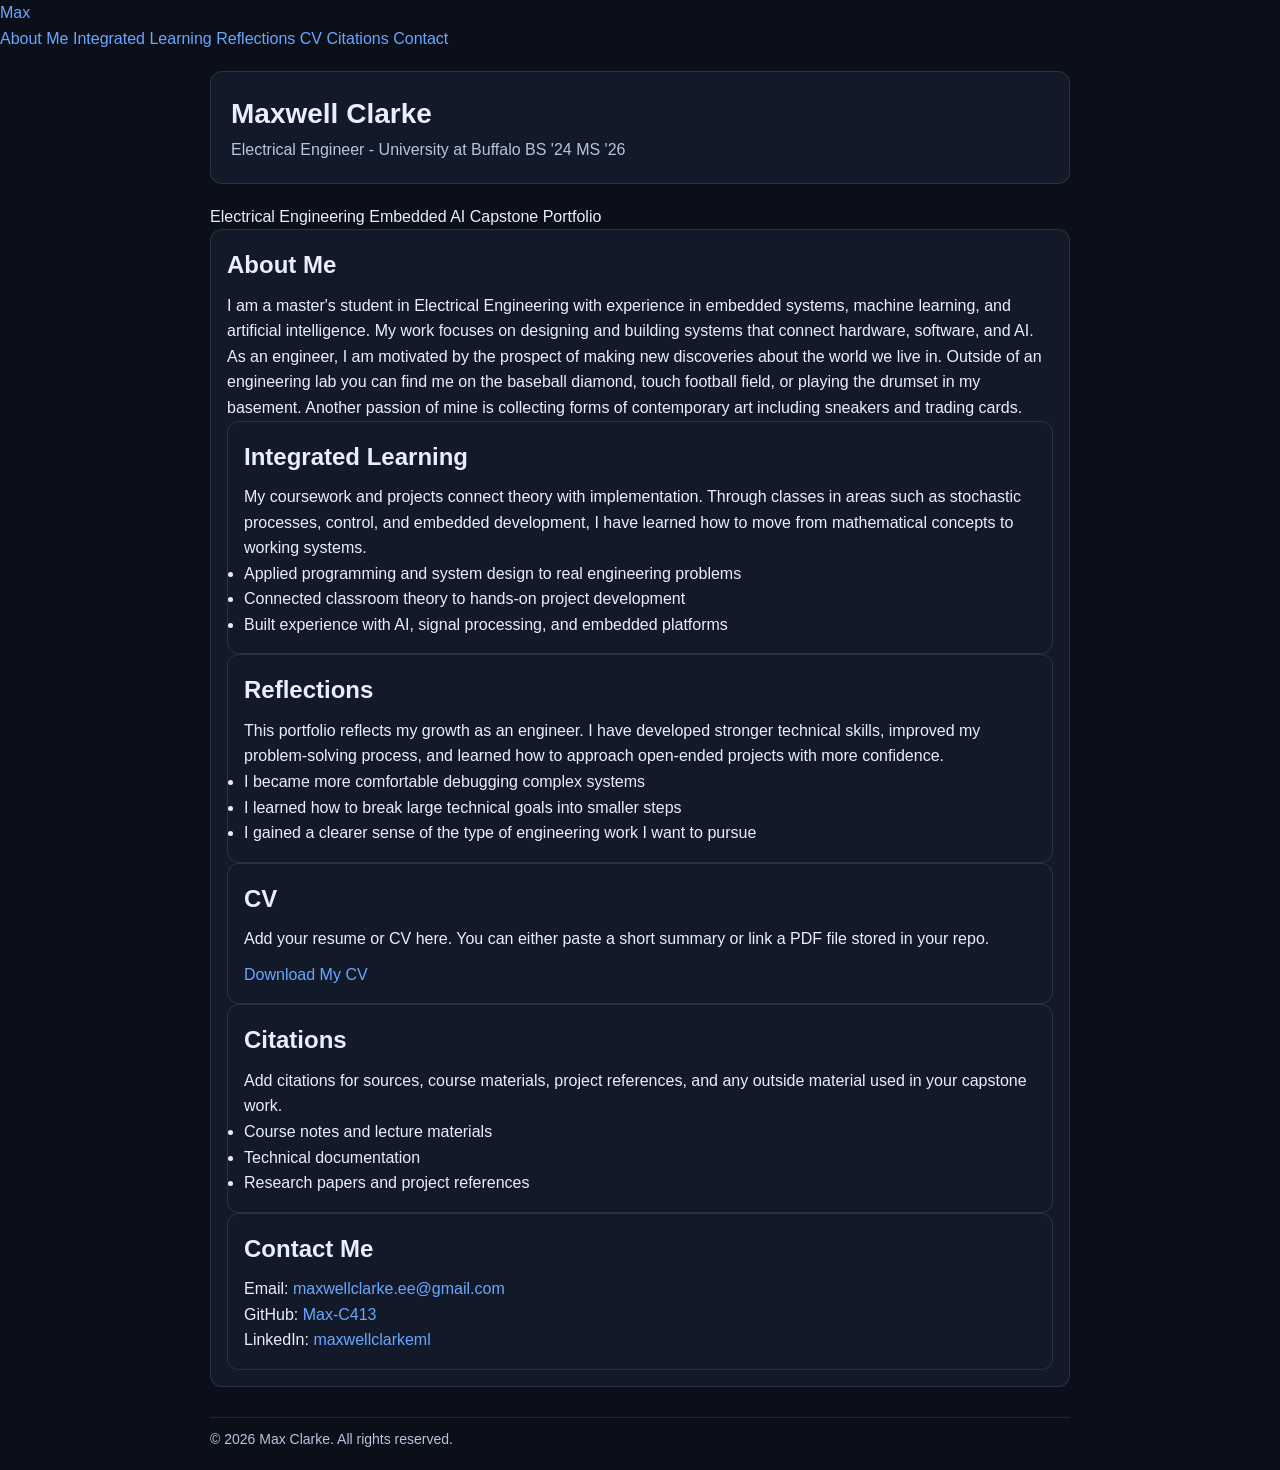
==== index.html @ 88464cf5 "Copilot is thinking..." ====
<!DOCTYPE html>
<html lang="en">
<head>
  <meta charset="UTF-8" />
  <meta name="viewport" content="width=device-width, initial-scale=1.0" />
  <title>Maxwell Clarke</title>
  <link rel="stylesheet" href="assets/css/style.css" />
</head>
<body>
  <div class="nav">
    <div class="nav-inner">
      <a class="brand" href="#top">Max</a>
      <div class="tabs">
        <a class="tab" href="#about">About Me</a>
        <a class="tab" href="integrated.html">Integrated Learning</a>
        <a class="tab" href="reflections.html">Reflections</a>
        <a class="tab" href="#cv">CV</a>
        <a class="tab" href="#citations">Citations</a>
        <a class="tab" href="#contact">Contact</a>
      </div>
    </div>
  </div>

  <div class="container" id="top">
    <section class="hero">
      <h1>Maxwell Clarke</h1>
      <p>
        Electrical Engineer - University at Buffalo BS '24 MS '26
      </p>
    </section>

    <div class="badges">
      <span class="badge">Electrical Engineering</span>
      <span class="badge">Embedded AI</span>
      <span class="badge">Capstone Portfolio</span>
    </div>

    <div class="grid">
      <section id="about" class="card">
        <h2>About Me</h2>
        <p>
          I am a master's student in Electrical Engineering with experience in
          embedded systems, machine learning, and artificial intelligence. My work
          focuses on designing and building systems that connect hardware, software,
          and AI.  As an engineer, I am motivated by the prospect of making new discoveries about the world we live in.  Outside of an engineering lab you can find me on the baseball diamond, touch football field, 
          or playing the drumset in my basement. Another passion of mine is collecting forms of contemporary art including sneakers and trading cards.
        </
      </section>

      <section id="learning" class="card">
        <h2>Integrated Learning</h2>
        <p>
          My coursework and projects connect theory with implementation. Through
          classes in areas such as stochastic processes, control, and embedded
          development, I have learned how to move from mathematical concepts to
          working systems.
        </p>
        <ul class="list">
          <li>Applied programming and system design to real engineering problems</li>
          <li>Connected classroom theory to hands-on project development</li>
          <li>Built experience with AI, signal processing, and embedded platforms</li>
        </ul>
      </section>

      <section id="reflections" class="card">
        <h2>Reflections</h2>
        <p>
          This portfolio reflects my growth as an engineer. I have developed
          stronger technical skills, improved my problem-solving process, and
          learned how to approach open-ended projects with more confidence.
        </p>
        <ul class="list">
          <li>I became more comfortable debugging complex systems</li>
          <li>I learned how to break large technical goals into smaller steps</li>
          <li>I gained a clearer sense of the type of engineering work I want to pursue</li>
        </ul>
      </section>

      <section id="cv" class="card half">
        <h2>CV</h2>
        <p>
          Add your resume or CV here. You can either paste a short summary or
          link a PDF file stored in your repo.
        </p>
        <p style="margin-top:10px;">
          <a href="#">Download My CV</a>
        </p>
      </section>

      <section id="citations" class="card half">
        <h2>Citations</h2>
        <p>
          Add citations for sources, course materials, project references, and
          any outside material used in your capstone work.
        </p>
        <ul class="list">
          <li>Course notes and lecture materials</li>
          <li>Technical documentation</li>
          <li>Research papers and project references</li>
        </ul>
      </section>

      <section id="contact" class="card">
        <h2>Contact Me</h2>
        <p>Email: <a href="mailto:maxwellclarke.ee@gmail.com">maxwellclarke.ee@gmail.com</a></p>
        <p>GitHub: <a href="https://github.com/Max-C413">Max-C413</a></p>
        <p>LinkedIn: <a href="https://www.linkedin.com/in/maxwell_clarke_ml/">maxwellclarkeml</a></p>
      </section>
    </div>

    <footer class="footer">
      <p>© 2026 Max Clarke. All rights reserved.</p>
    </footer>
  </div>
</body>
</html>
---- assets/css/style.css ----
:root {
  --bg: #0b0f19;
  --card: #121a2a;
  --text: #e8eefc;
  --muted: #b7c3e0;
  --accent: #6aa6ff;
  --border: rgba(255, 255, 255, 0.1);
}

/* Reset */
* {
  box-sizing: border-box;
  margin: 0;
  padding: 0;
}

/* Body */
body {
  font-family: Arial, sans-serif;
  background: var(--bg);
  color: var(--text);
  line-height: 1.6;
}

/* Layout container */
.container {
  max-width: 900px;
  margin: 0 auto;
  padding: 20px;
}

/* Hero section */
.hero {
  padding: 20px;
  border: 1px solid var(--border);
  border-radius: 12px;
  margin-bottom: 20px;
  background: var(--card);
}

.hero h1 {
  font-size: 28px;
}

.hero p {
  color: var(--muted);
}

/* Grid */
.grid {
  display: grid;
  gap: 16px;
}

/* Card */
.card {
  padding: 16px;
  border: 1px solid var(--border);
  border-radius: 12px;
  background: var(--card);
}

.card h2 {
  margin-bottom: 8px;
}

/* Links */
a {
  color: var(--accent);
  text-decoration: none;
}

a:hover {
  text-decoration: underline;
}

/* Footer */
.footer {
  margin-top: 30px;
  padding-top: 10px;
  border-top: 1px solid var(--border);
  color: var(--muted);
  font-size: 14px;
}

.pdf-frame {
  width: 100%;
  height: 750px;
  border: 1px solid var(--border);
  border-radius: 12px;
  margin-top: 12px;
  background: white;
}

.project-img {
  width: 100%;
  margin-top: 12px;
  border-radius: 10px;
  border: 1px solid var(--border);
}
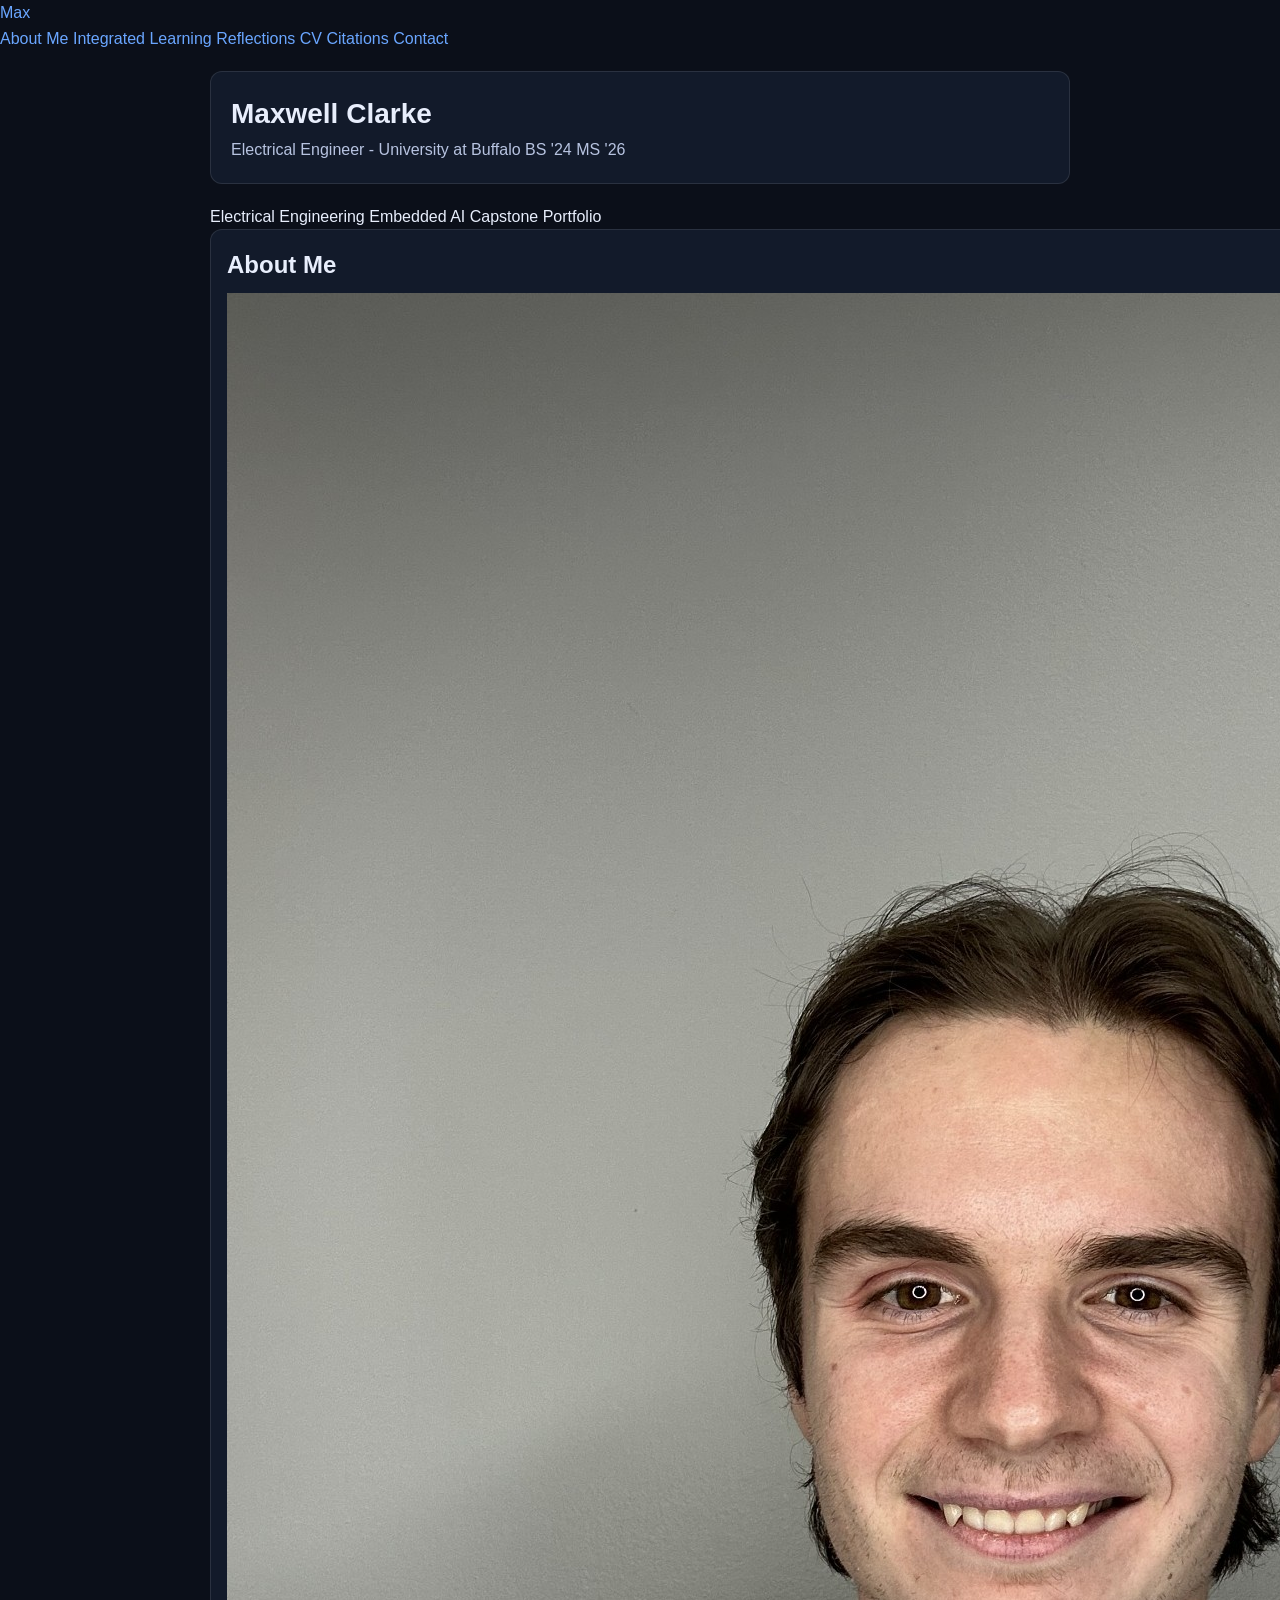
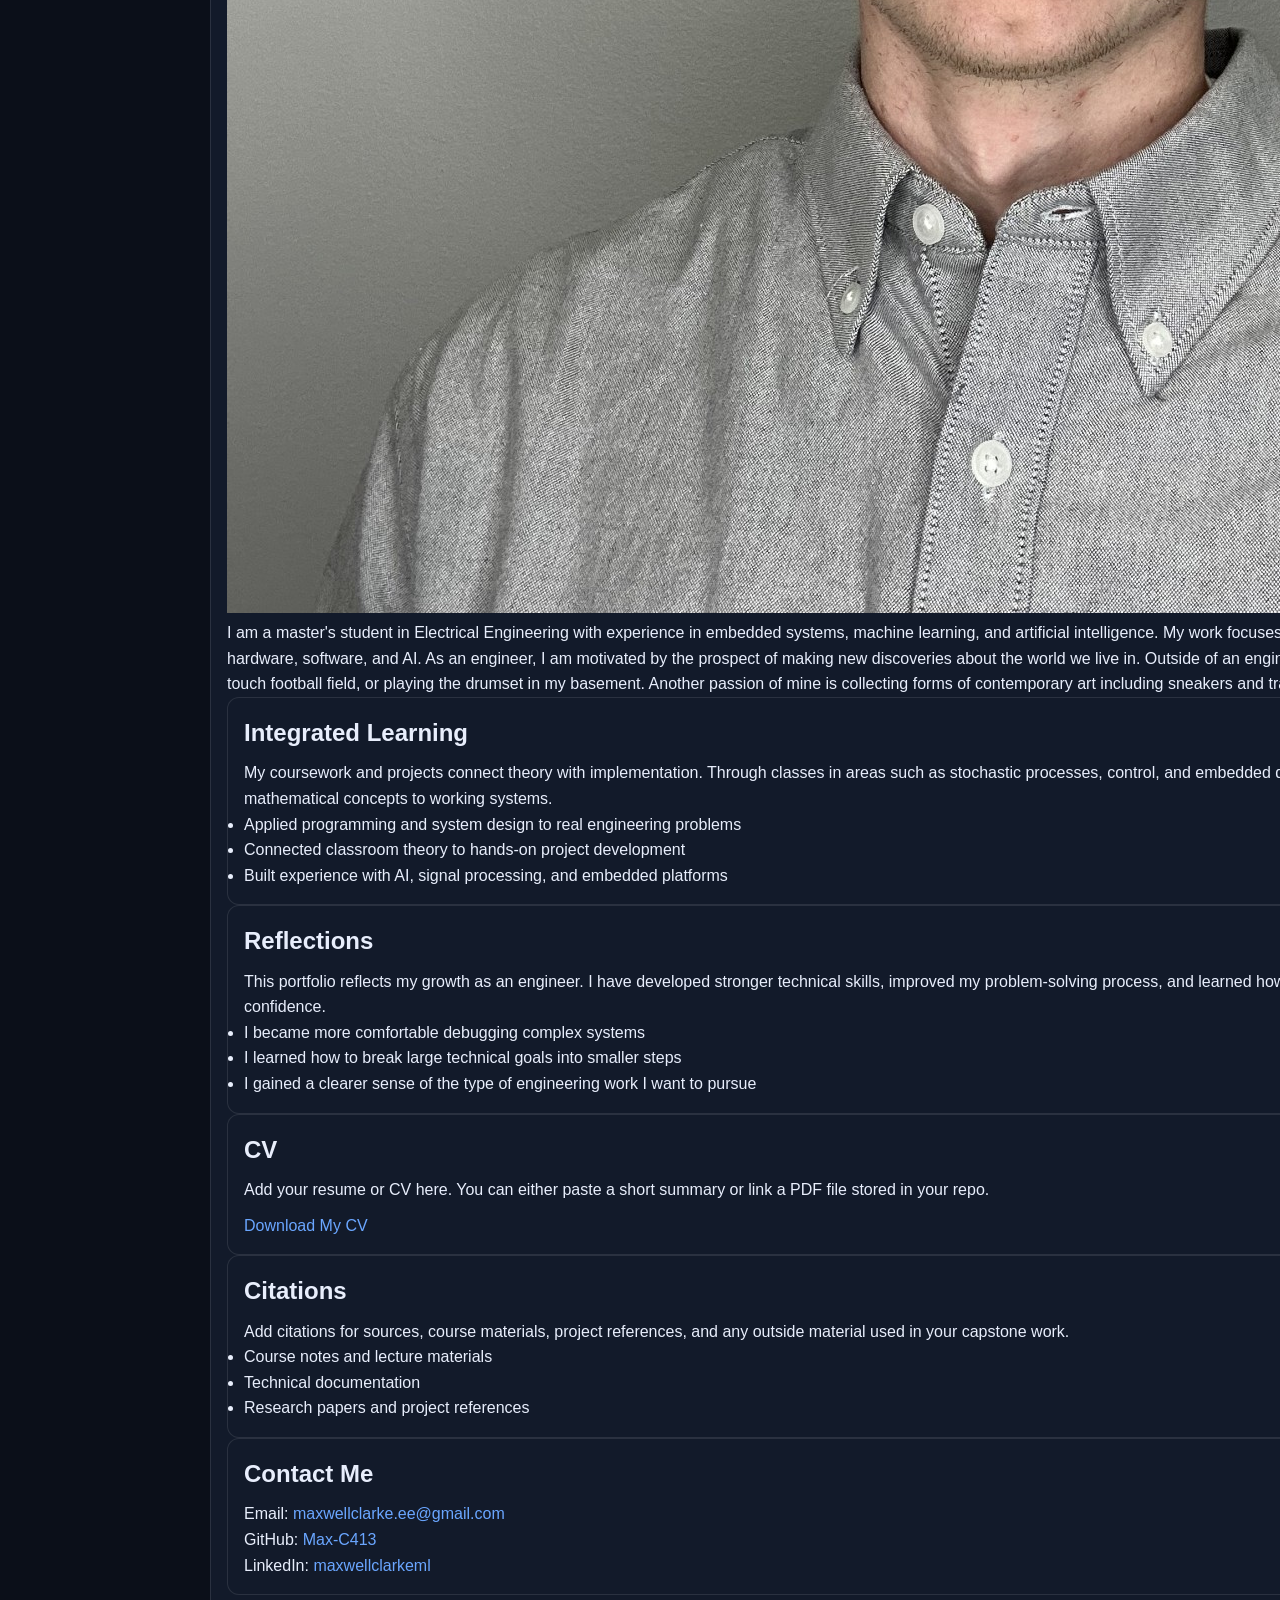
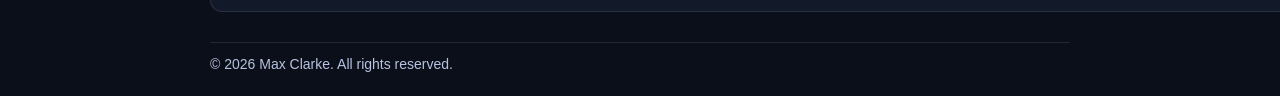
==== commit e412b080: "Add profile image to About Me section Added a profile image to the About Me section." ====
--- a/index.html
+++ b/index.html
@@ -38,6 +38,9 @@
     <div class="grid">
       <section id="about" class="card">
         <h2>About Me</h2>
+
+        <img src="assets/images/graymax.jpg" alt="Profile Photo" class="profile-img">
+        
         <p>
           I am a master's student in Electrical Engineering with experience in
           embedded systems, machine learning, and artificial intelligence. My work
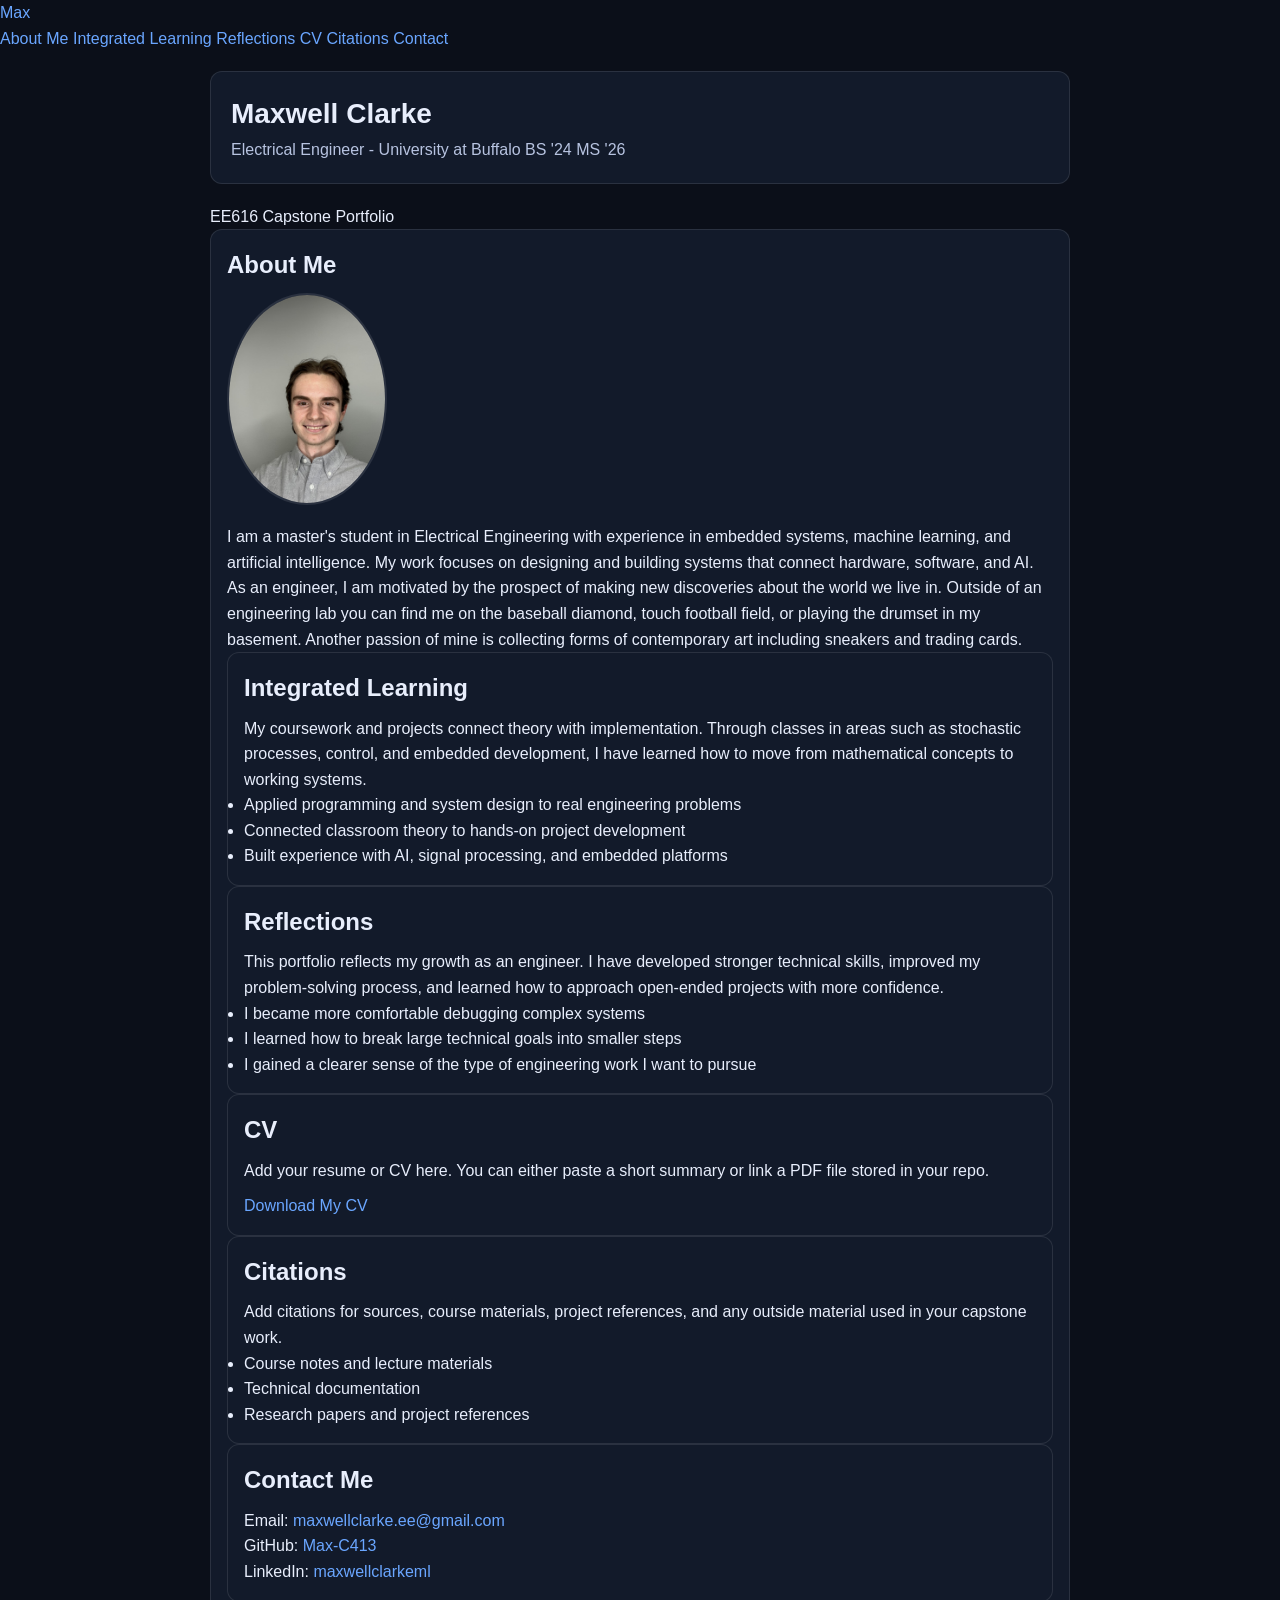
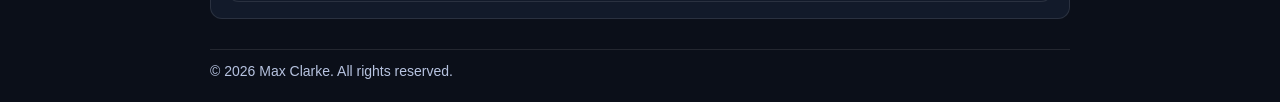
==== commit 71ce4454: "Update badge for Capstone Portfolio" ====
--- a/index.html
+++ b/index.html
@@ -30,9 +30,7 @@
     </section>
 
     <div class="badges">
-      <span class="badge">Electrical Engineering</span>
-      <span class="badge">Embedded AI</span>
-      <span class="badge">Capstone Portfolio</span>
+      <span class="badge"> EE616 Capstone Portfolio</span>
     </div>
 
     <div class="grid">
--- a/assets/css/style.css
+++ b/assets/css/style.css
@@ -98,3 +98,11 @@
   border-radius: 10px;
   border: 1px solid var(--border);
 }
+
+.profile-img {
+  width: 160px;
+  border-radius: 50%;
+  margin-bottom: 12px;
+  border: 2px solid var(--border);
+}
+
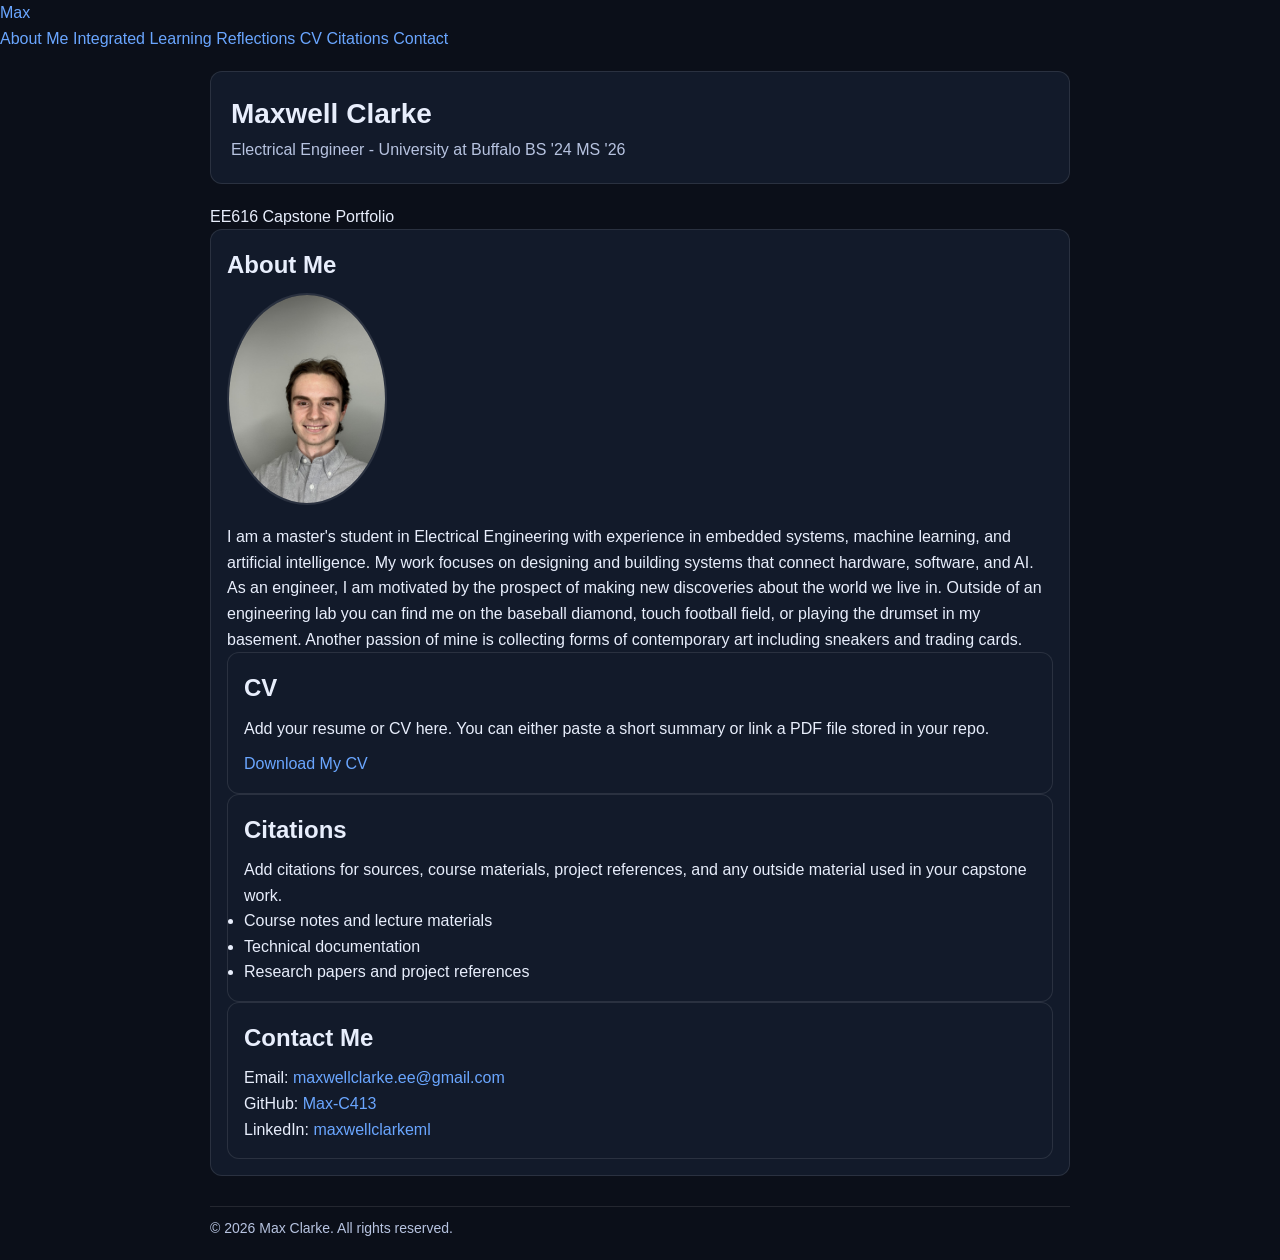
==== commit ebd5b701: "Remove Integrated Learning and Reflections sections Removed sections on Integrated Learning and Refl" ====
--- a/index.html
+++ b/index.html
@@ -48,35 +48,8 @@
         </
       </section>
 
-      <section id="learning" class="card">
-        <h2>Integrated Learning</h2>
-        <p>
-          My coursework and projects connect theory with implementation. Through
-          classes in areas such as stochastic processes, control, and embedded
-          development, I have learned how to move from mathematical concepts to
-          working systems.
-        </p>
-        <ul class="list">
-          <li>Applied programming and system design to real engineering problems</li>
-          <li>Connected classroom theory to hands-on project development</li>
-          <li>Built experience with AI, signal processing, and embedded platforms</li>
-        </ul>
-      </section>
-
-      <section id="reflections" class="card">
-        <h2>Reflections</h2>
-        <p>
-          This portfolio reflects my growth as an engineer. I have developed
-          stronger technical skills, improved my problem-solving process, and
-          learned how to approach open-ended projects with more confidence.
-        </p>
-        <ul class="list">
-          <li>I became more comfortable debugging complex systems</li>
-          <li>I learned how to break large technical goals into smaller steps</li>
-          <li>I gained a clearer sense of the type of engineering work I want to pursue</li>
-        </ul>
-      </section>
-
+   
+     
       <section id="cv" class="card half">
         <h2>CV</h2>
         <p>
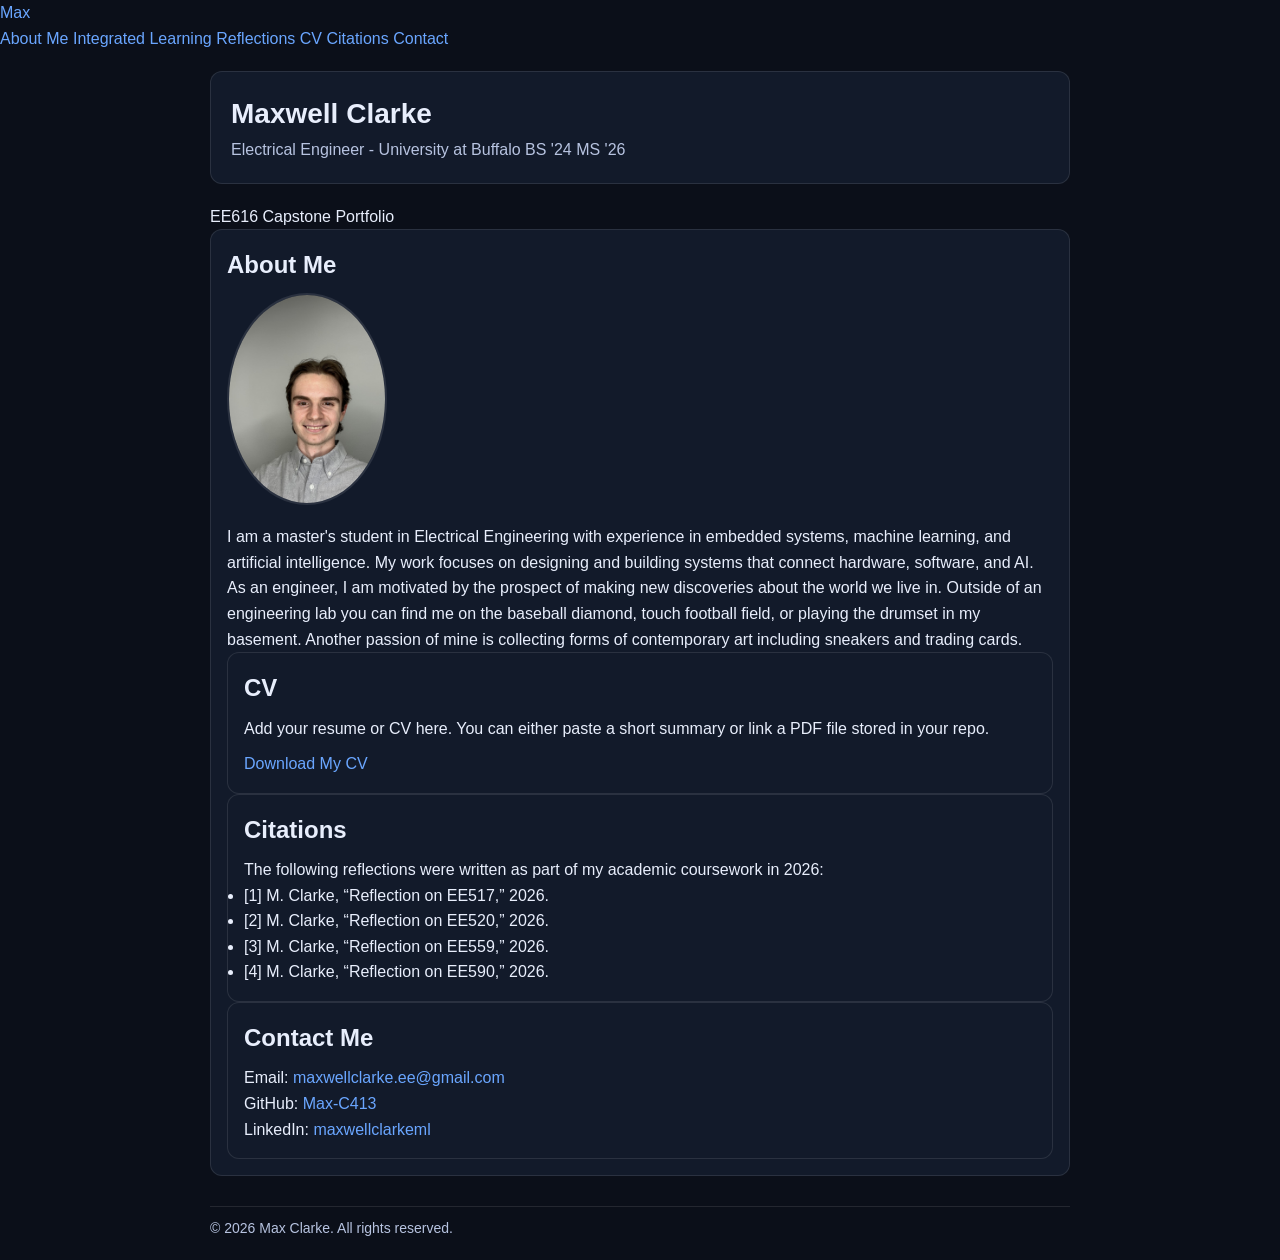
==== commit a86c987c: "Revise citations section with new content Updated citations section to include reflections from acad" ====
--- a/index.html
+++ b/index.html
@@ -61,19 +61,23 @@
         </p>
       </section>
 
-      <section id="citations" class="card half">
-        <h2>Citations</h2>
-        <p>
-          Add citations for sources, course materials, project references, and
-          any outside material used in your capstone work.
-        </p>
-        <ul class="list">
-          <li>Course notes and lecture materials</li>
-          <li>Technical documentation</li>
-          <li>Research papers and project references</li>
-        </ul>
-      </section>
+   <section id="citations" class="card">
+  <h2>Citations</h2>
 
+  <p>
+    The following reflections were written as part of my academic coursework in 2026:
+  </p>
+
+  <ul class="list">
+    <li>[1] M. Clarke, “Reflection on EE517,” 2026.</li>
+    <li>[2] M. Clarke, “Reflection on EE520,” 2026.</li>
+    <li>[3] M. Clarke, “Reflection on EE559,” 2026.</li>
+    <li>[4] M. Clarke, “Reflection on EE590,” 2026.</li>
+  </ul>
+</section>
+
+
+      
       <section id="contact" class="card">
         <h2>Contact Me</h2>
         <p>Email: <a href="mailto:maxwellclarke.ee@gmail.com">maxwellclarke.ee@gmail.com</a></p>
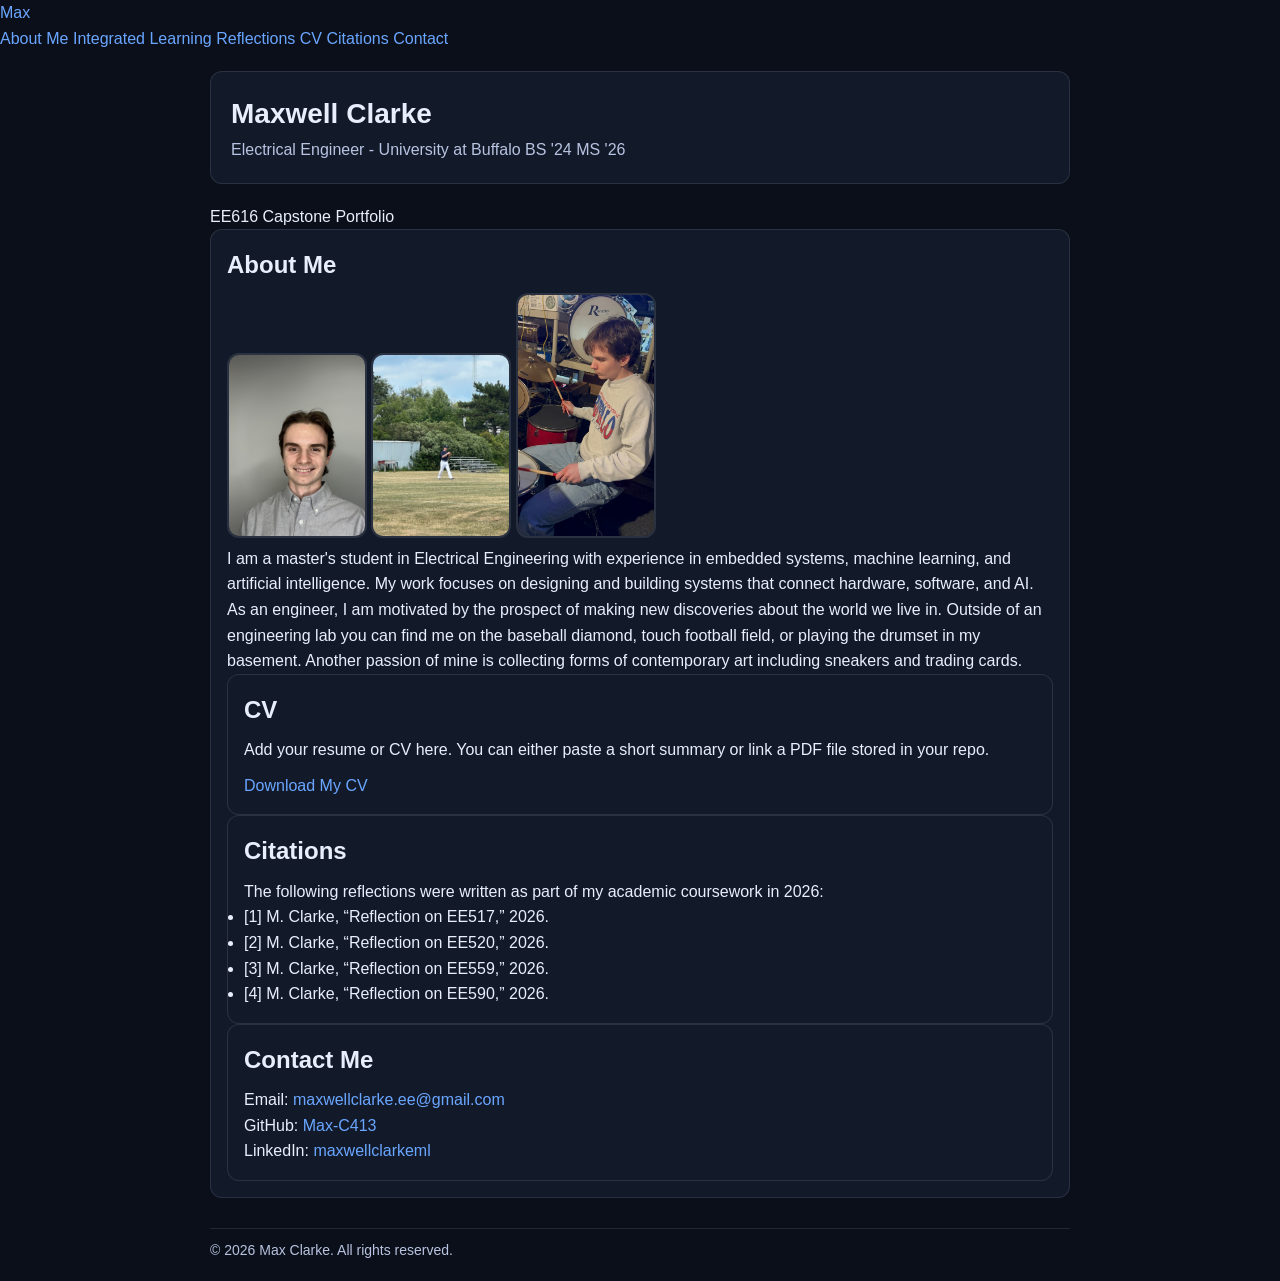
==== commit 5793a8cb: "Add more profile images in the about sectionC Added additional profile images to the about section." ====
--- a/index.html
+++ b/index.html
@@ -38,6 +38,10 @@
         <h2>About Me</h2>
 
         <img src="assets/images/graymax.jpg" alt="Profile Photo" class="profile-img">
+        <img src="assets/images/maxbase.jpg" alt="Profile Photo" class="profile-img">
+        <img src="assets/images/maxdrum.jpg" alt="Profile Photo" class="profile-img">
+
+
         
         <p>
           I am a master's student in Electrical Engineering with experience in
--- a/assets/css/style.css
+++ b/assets/css/style.css
@@ -99,10 +99,9 @@
   border: 1px solid var(--border);
 }
 
+
 .profile-img {
-  width: 160px;
-  border-radius: 50%;
-  margin-bottom: 12px;
+  width: 140px;
+  border-radius: 12px;
   border: 2px solid var(--border);
 }
-
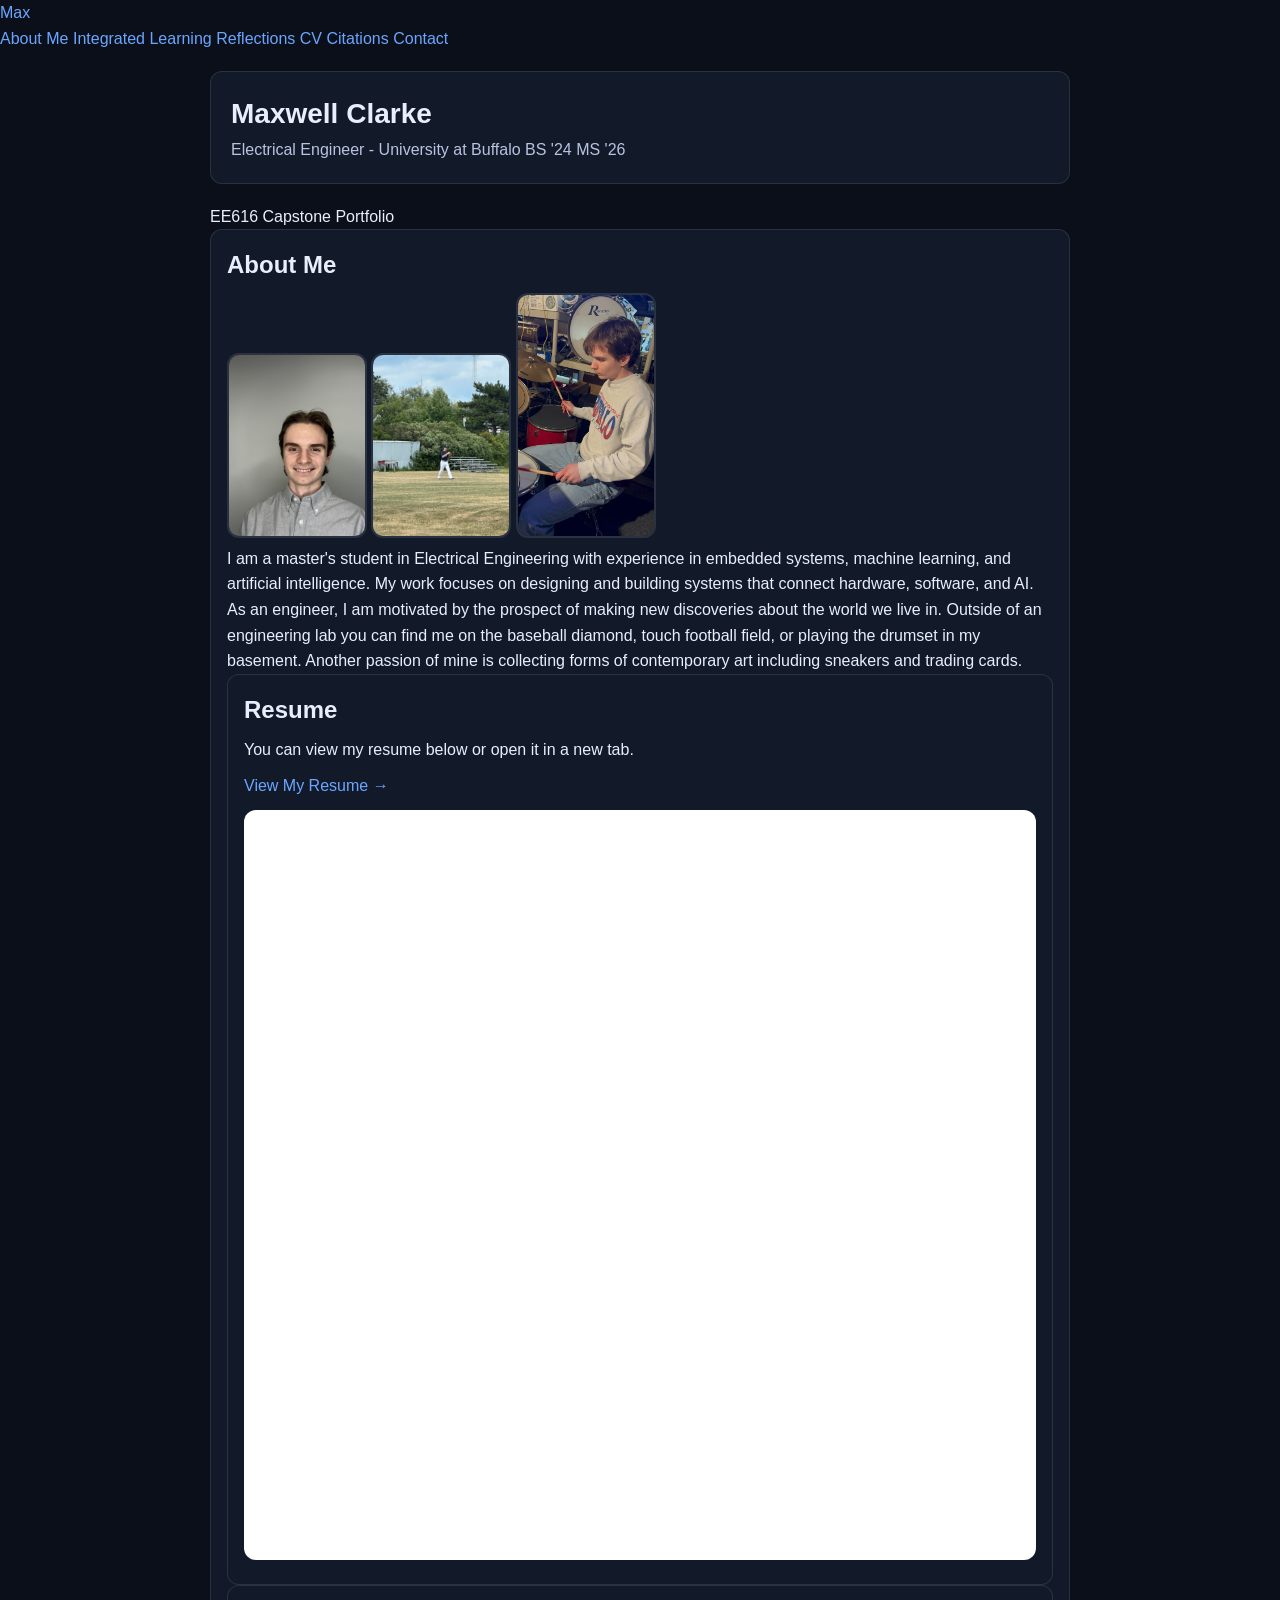
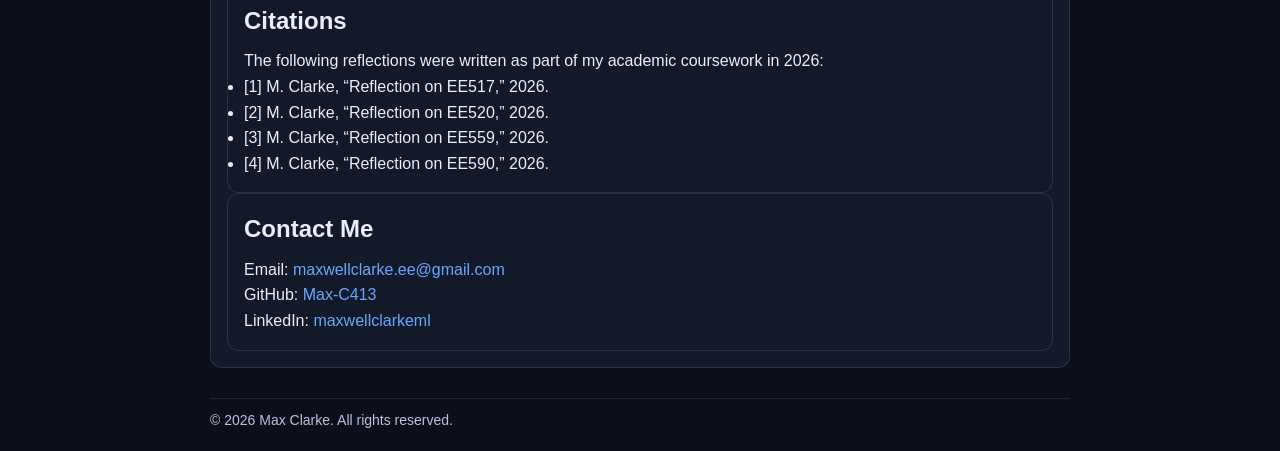
==== commit e3de52bc: "Copilot is thinking..." ====
--- a/index.html
+++ b/index.html
@@ -53,18 +53,28 @@
       </section>
 
    
-     
-      <section id="cv" class="card half">
-        <h2>CV</h2>
-        <p>
-          Add your resume or CV here. You can either paste a short summary or
-          link a PDF file stored in your repo.
-        </p>
-        <p style="margin-top:10px;">
-          <a href="#">Download My CV</a>
-        </p>
-      </section>
+  <section id="cv" class="card">
+  <h2>Resume</h2>
 
+  <p>
+    You can view my resume below or open it in a new tab.
+  </p>
+
+  <p style="margin-top:10px;">
+    <a href="assets/reflections/maxresume.pdf" target="_blank">
+      View My Resume →
+    </a>
+  </p>
+
+  <iframe 
+    class="pdf-frame" 
+    src="assets/reflections/maxresume.pdf">
+  </iframe>
+
+</section>
+
+
+ 
    <section id="citations" class="card">
   <h2>Citations</h2>
 
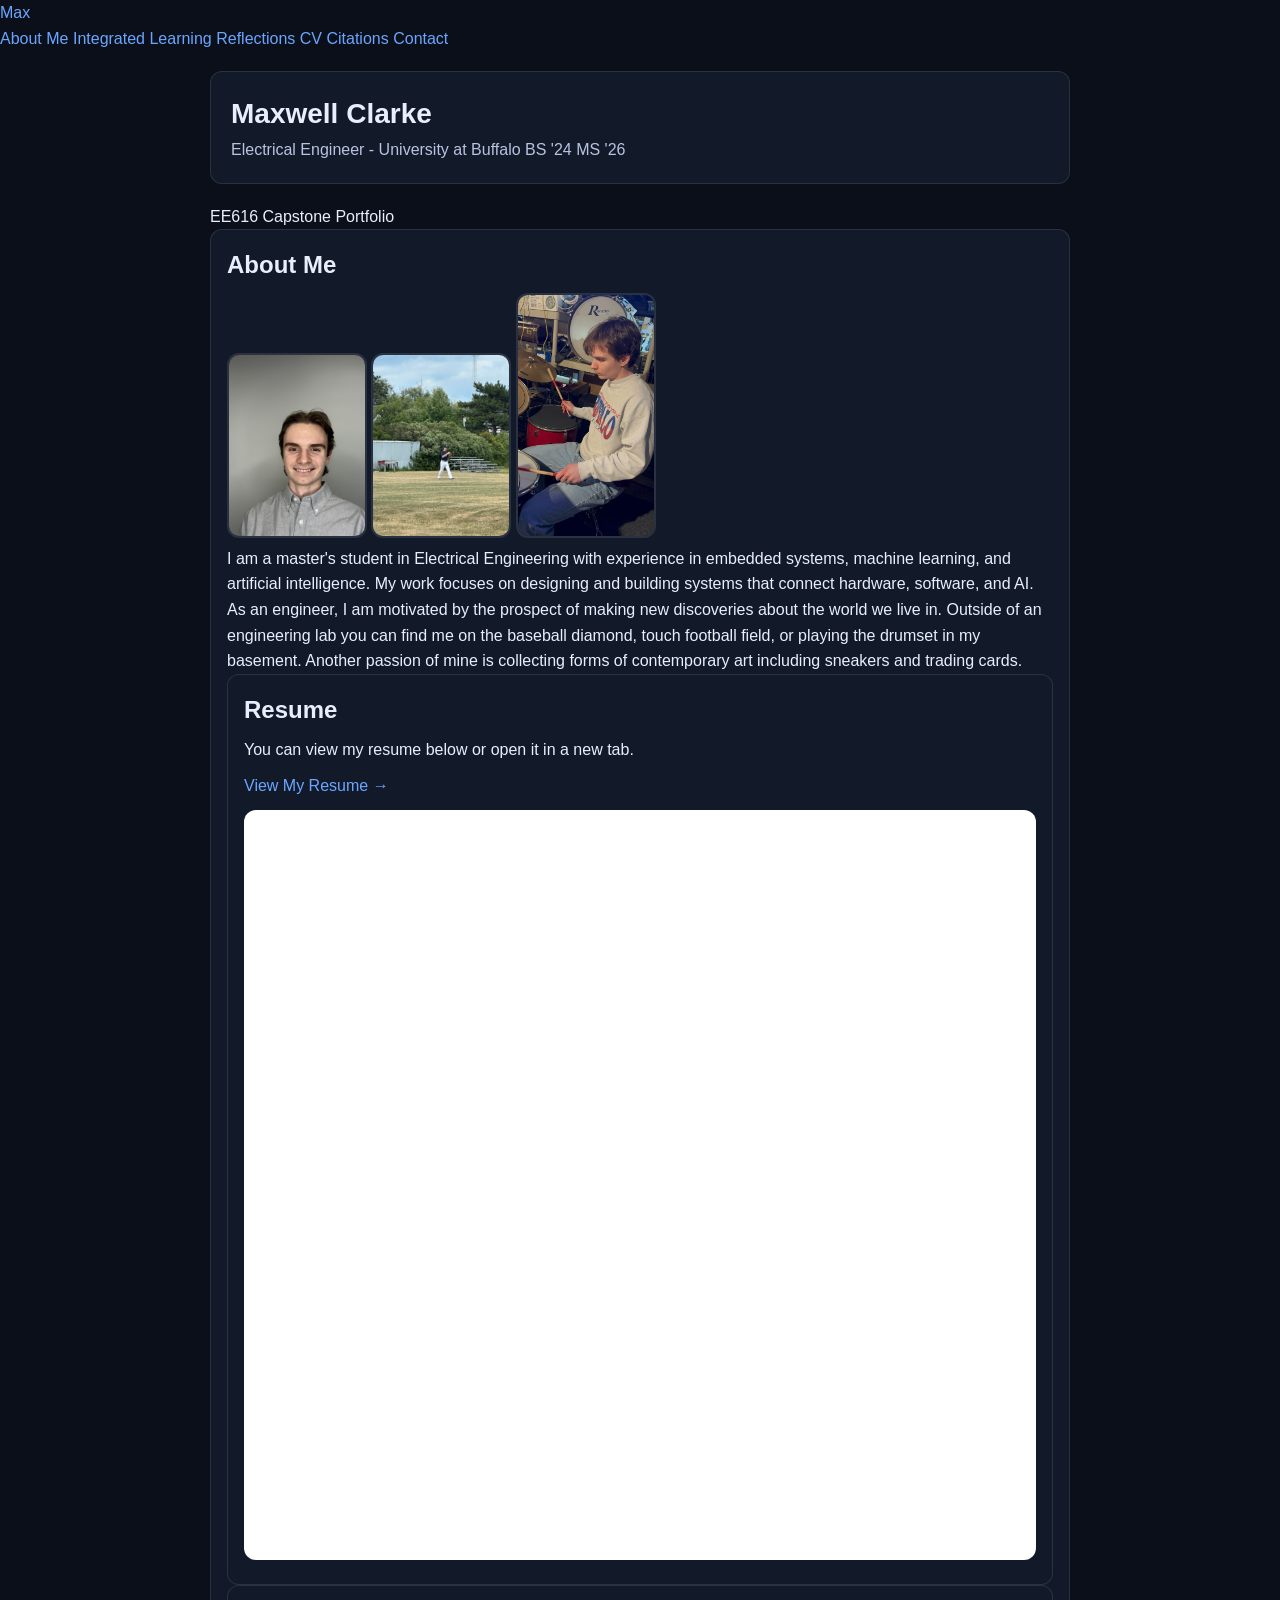
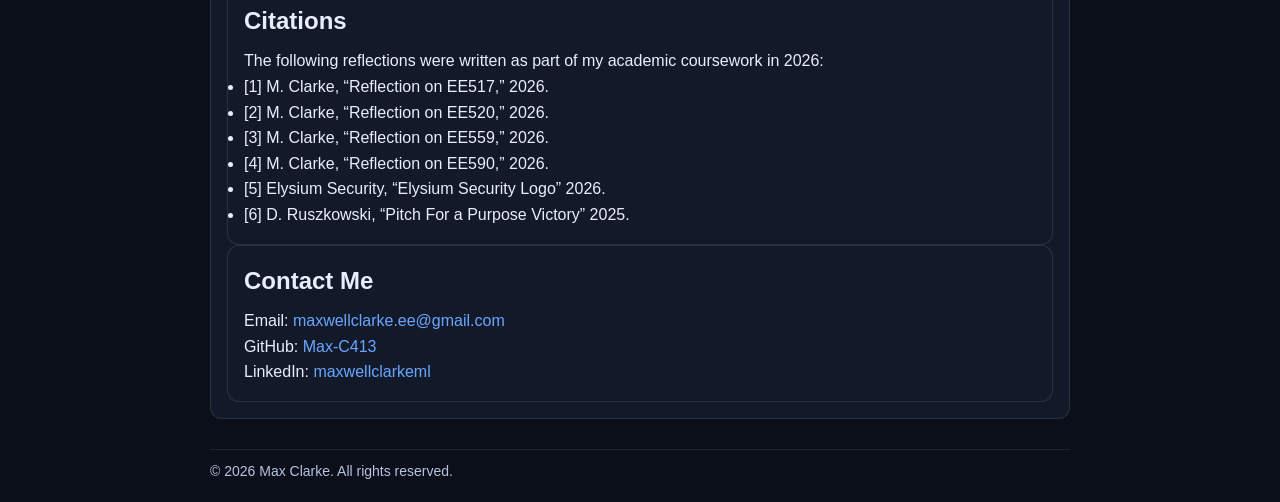
==== commit c0de3848: "Copilot is thinking..." ====
--- a/index.html
+++ b/index.html
@@ -87,6 +87,10 @@
     <li>[2] M. Clarke, “Reflection on EE520,” 2026.</li>
     <li>[3] M. Clarke, “Reflection on EE559,” 2026.</li>
     <li>[4] M. Clarke, “Reflection on EE590,” 2026.</li>
+    
+    <li>[5] Elysium Security, “Elysium Security Logo” 2026.</li>
+    <li>[6] D. Ruszkowski, “Pitch For a Purpose Victory” 2025.</li>
+    
   </ul>
 </section>
 
